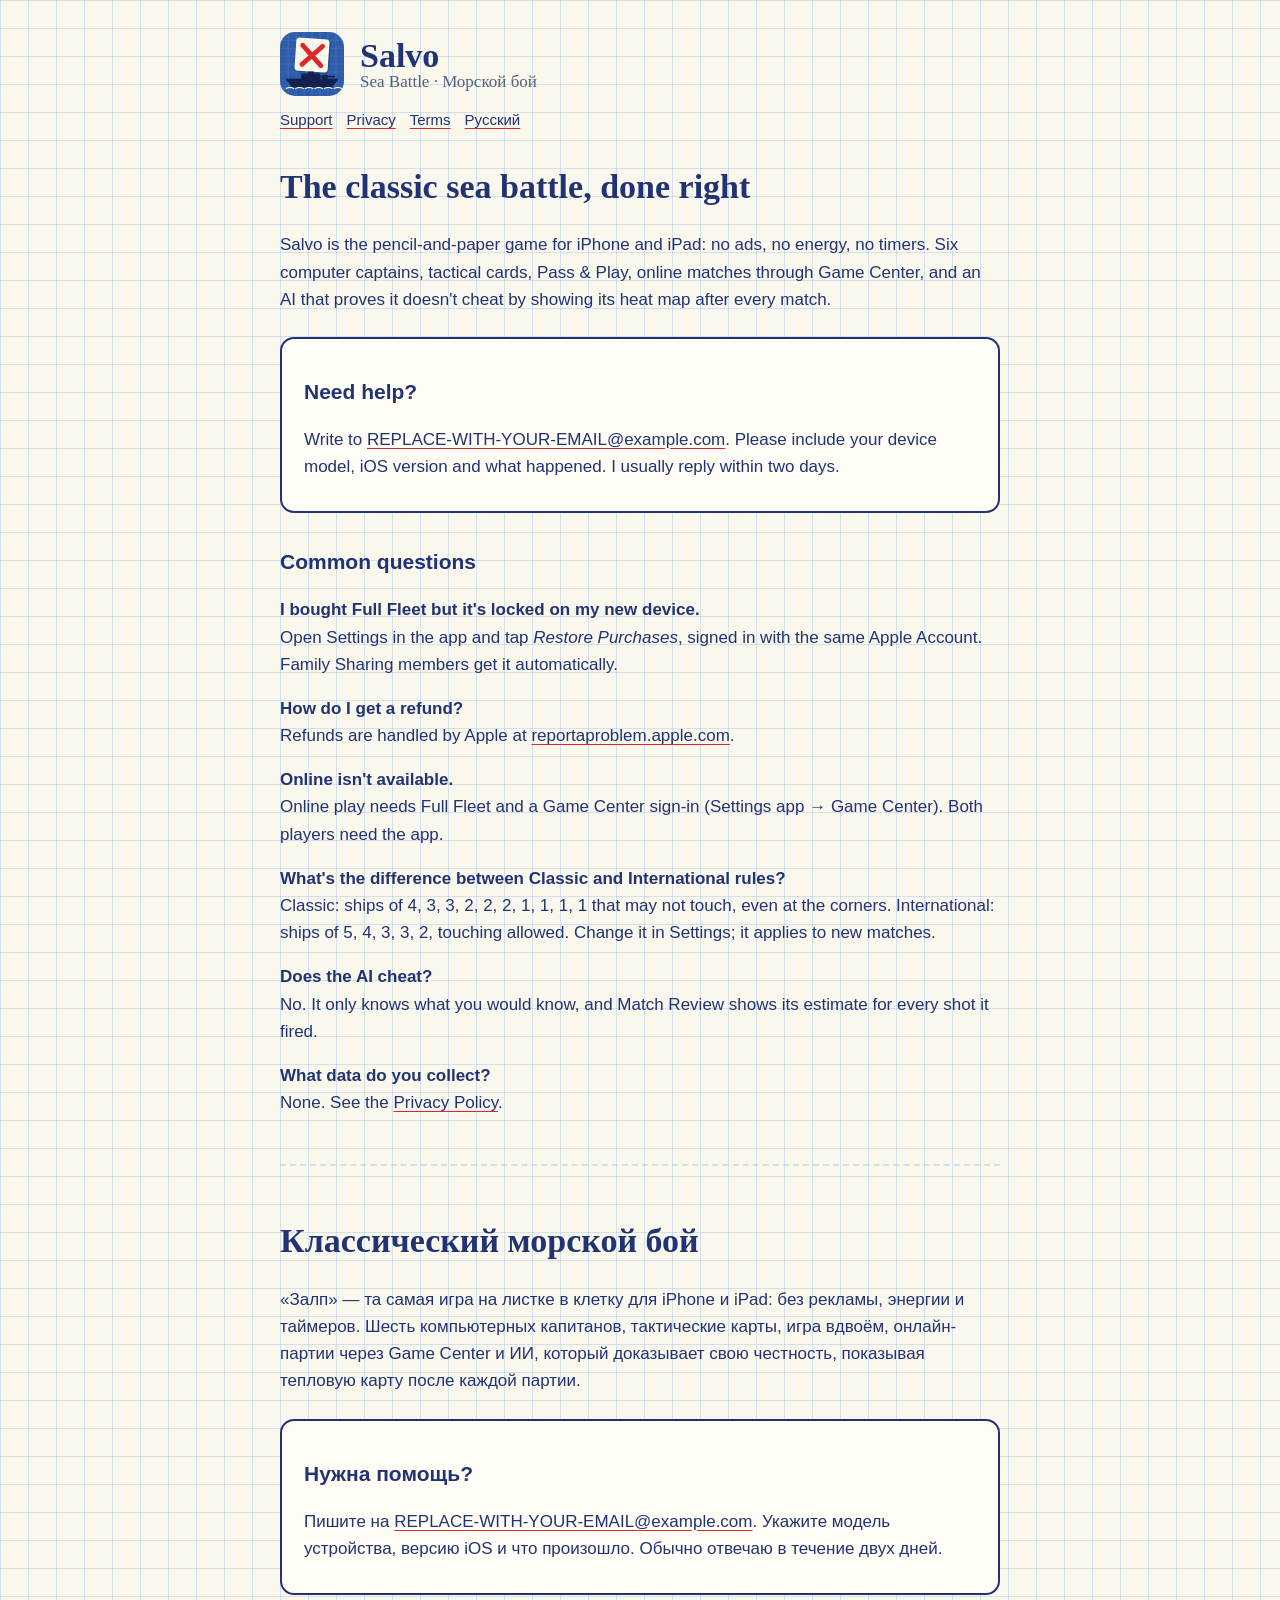
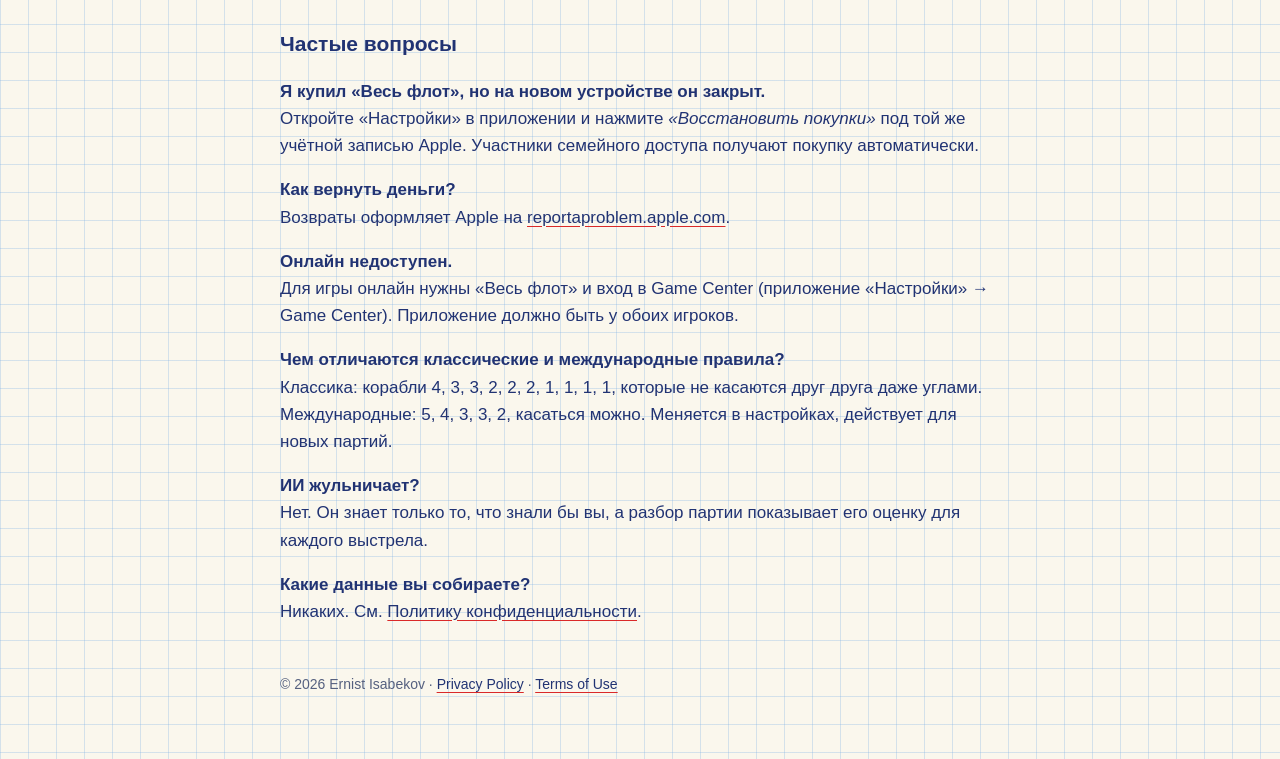
==== docs/index.html @ 783a21cd "Add files via upload" ====
<!doctype html>
<html lang="en">
<head>
<meta charset="utf-8">
<meta name="viewport" content="width=device-width, initial-scale=1">
<title>Salvo: Sea Battle · Support</title>
<meta name="description" content="The classic sea battle for iPhone and iPad. No ads, no energy, no timers. An AI that shows you how it thinks.">
<link rel="icon" href="icon.png">
<link rel="stylesheet" href="style.css">
</head>
<body>
<main>
<header>
  <img src="icon.png" alt="Salvo app icon">
  <span class="brand">Salvo<small>Sea Battle · Морской бой</small></span>
</header>
<nav><a href="index.html">Support</a><a href="privacy.html">Privacy</a><a href="terms.html">Terms</a><a href="#ru">Русский</a></nav>

<h1>The classic sea battle, done right</h1>
<p>Salvo is the pencil-and-paper game for iPhone and iPad: no ads, no energy, no timers. Six computer captains, tactical cards,
Pass &amp; Play, online matches through Game Center, and an AI that proves it doesn't cheat by showing its heat map after
every match.</p>

<div class="card">
<h2>Need help?</h2>
<p>Write to <a href="mailto:REPLACE-WITH-YOUR-EMAIL@example.com?subject=Salvo%20support">REPLACE-WITH-YOUR-EMAIL@example.com</a>.
Please include your device model, iOS version and what happened. I usually reply within two days.</p>
</div>

<h2>Common questions</h2>
<p><strong>I bought Full Fleet but it's locked on my new device.</strong><br>
Open Settings in the app and tap <em>Restore Purchases</em>, signed in with the same Apple Account. Family Sharing members get it
automatically.</p>
<p><strong>How do I get a refund?</strong><br>
Refunds are handled by Apple at <a href="https://reportaproblem.apple.com">reportaproblem.apple.com</a>.</p>
<p><strong>Online isn't available.</strong><br>
Online play needs Full Fleet and a Game Center sign-in (Settings app → Game Center). Both players need the app.</p>
<p><strong>What's the difference between Classic and International rules?</strong><br>
Classic: ships of 4, 3, 3, 2, 2, 2, 1, 1, 1, 1 that may not touch, even at the corners. International: ships of 5, 4, 3, 3, 2,
touching allowed. Change it in Settings; it applies to new matches.</p>
<p><strong>Does the AI cheat?</strong><br>
No. It only knows what you would know, and Match Review shows its estimate for every shot it fired.</p>
<p><strong>What data do you collect?</strong><br>
None. See the <a href="privacy.html">Privacy Policy</a>.</p>

<hr>

<section id="ru" lang="ru">
<h1>Классический морской бой</h1>
<p>«Залп» — та самая игра на листке в клетку для iPhone и iPad: без рекламы, энергии и таймеров. Шесть компьютерных капитанов,
тактические карты, игра вдвоём, онлайн-партии через Game Center и ИИ, который доказывает свою честность, показывая тепловую
карту после каждой партии.</p>

<div class="card">
<h2>Нужна помощь?</h2>
<p>Пишите на <a href="mailto:REPLACE-WITH-YOUR-EMAIL@example.com?subject=Salvo%20support">REPLACE-WITH-YOUR-EMAIL@example.com</a>.
Укажите модель устройства, версию iOS и что произошло. Обычно отвечаю в течение двух дней.</p>
</div>

<h2>Частые вопросы</h2>
<p><strong>Я купил «Весь флот», но на новом устройстве он закрыт.</strong><br>
Откройте «Настройки» в приложении и нажмите <em>«Восстановить покупки»</em> под той же учётной записью Apple. Участники семейного
доступа получают покупку автоматически.</p>
<p><strong>Как вернуть деньги?</strong><br>
Возвраты оформляет Apple на <a href="https://reportaproblem.apple.com">reportaproblem.apple.com</a>.</p>
<p><strong>Онлайн недоступен.</strong><br>
Для игры онлайн нужны «Весь флот» и вход в Game Center (приложение «Настройки» → Game Center). Приложение должно быть у обоих игроков.</p>
<p><strong>Чем отличаются классические и международные правила?</strong><br>
Классика: корабли 4, 3, 3, 2, 2, 2, 1, 1, 1, 1, которые не касаются друг друга даже углами. Международные: 5, 4, 3, 3, 2, касаться
можно. Меняется в настройках, действует для новых партий.</p>
<p><strong>ИИ жульничает?</strong><br>
Нет. Он знает только то, что знали бы вы, а разбор партии показывает его оценку для каждого выстрела.</p>
<p><strong>Какие данные вы собираете?</strong><br>
Никаких. См. <a href="privacy.html#ru">Политику конфиденциальности</a>.</p>
</section>

<footer>© 2026 Ernist Isabekov · <a href="privacy.html">Privacy Policy</a> · <a href="terms.html">Terms of Use</a></footer>
</main>
</body>
</html>
---- docs/style.css ----
:root {
  --paper: #faf7ed;
  --grid: rgba(140, 184, 230, 0.35);
  --ink: #213373;
  --muted: #55607f;
  --red: #da2929;
  --card: #fffdf6;
}
@media (prefers-color-scheme: dark) {
  :root { --paper: #0e1830; --grid: rgba(84, 128, 200, 0.18); --ink: #e8e4d6; --muted: #a9b2c8; --card: #14203d; }
}
* { box-sizing: border-box; }
body {
  margin: 0;
  color: var(--ink);
  background-color: var(--paper);
  background-image: linear-gradient(var(--grid) 1px, transparent 1px), linear-gradient(90deg, var(--grid) 1px, transparent 1px);
  background-size: 28px 28px;
  font: 17px/1.6 -apple-system, BlinkMacSystemFont, "Segoe UI", Roboto, sans-serif;
}
main { max-width: 760px; margin: 0 auto; padding: 32px 20px 64px; }
header { display: flex; align-items: center; gap: 16px; margin-bottom: 8px; }
header img { width: 64px; height: 64px; border-radius: 15px; }
header a { color: inherit; text-decoration: none; }
.brand { font-family: "Noteworthy", "Marker Felt", "Comic Neue", cursive; font-weight: 700; font-size: 34px; line-height: 1; }
.brand small { display: block; font-size: 17px; color: var(--muted); font-weight: 400; }
nav { margin: 12px 0 28px; font-size: 15px; }
nav a { margin-right: 14px; }
a { color: var(--ink); text-decoration-color: var(--red); text-underline-offset: 3px; }
h1 { font-family: "Noteworthy", "Marker Felt", cursive; font-size: 34px; margin: 8px 0 4px; }
h2 { font-size: 21px; margin-top: 32px; }
.updated { color: var(--muted); font-size: 15px; margin-top: 0; }
.card { background: var(--card); border: 2px solid var(--ink); border-radius: 14px; padding: 4px 22px 14px; margin: 24px 0; }
.lang { float: right; font-size: 15px; }
hr { border: 0; border-top: 2px dashed var(--grid); margin: 48px 0; }
footer { color: var(--muted); font-size: 14px; margin-top: 48px; }
li { margin: 4px 0; }
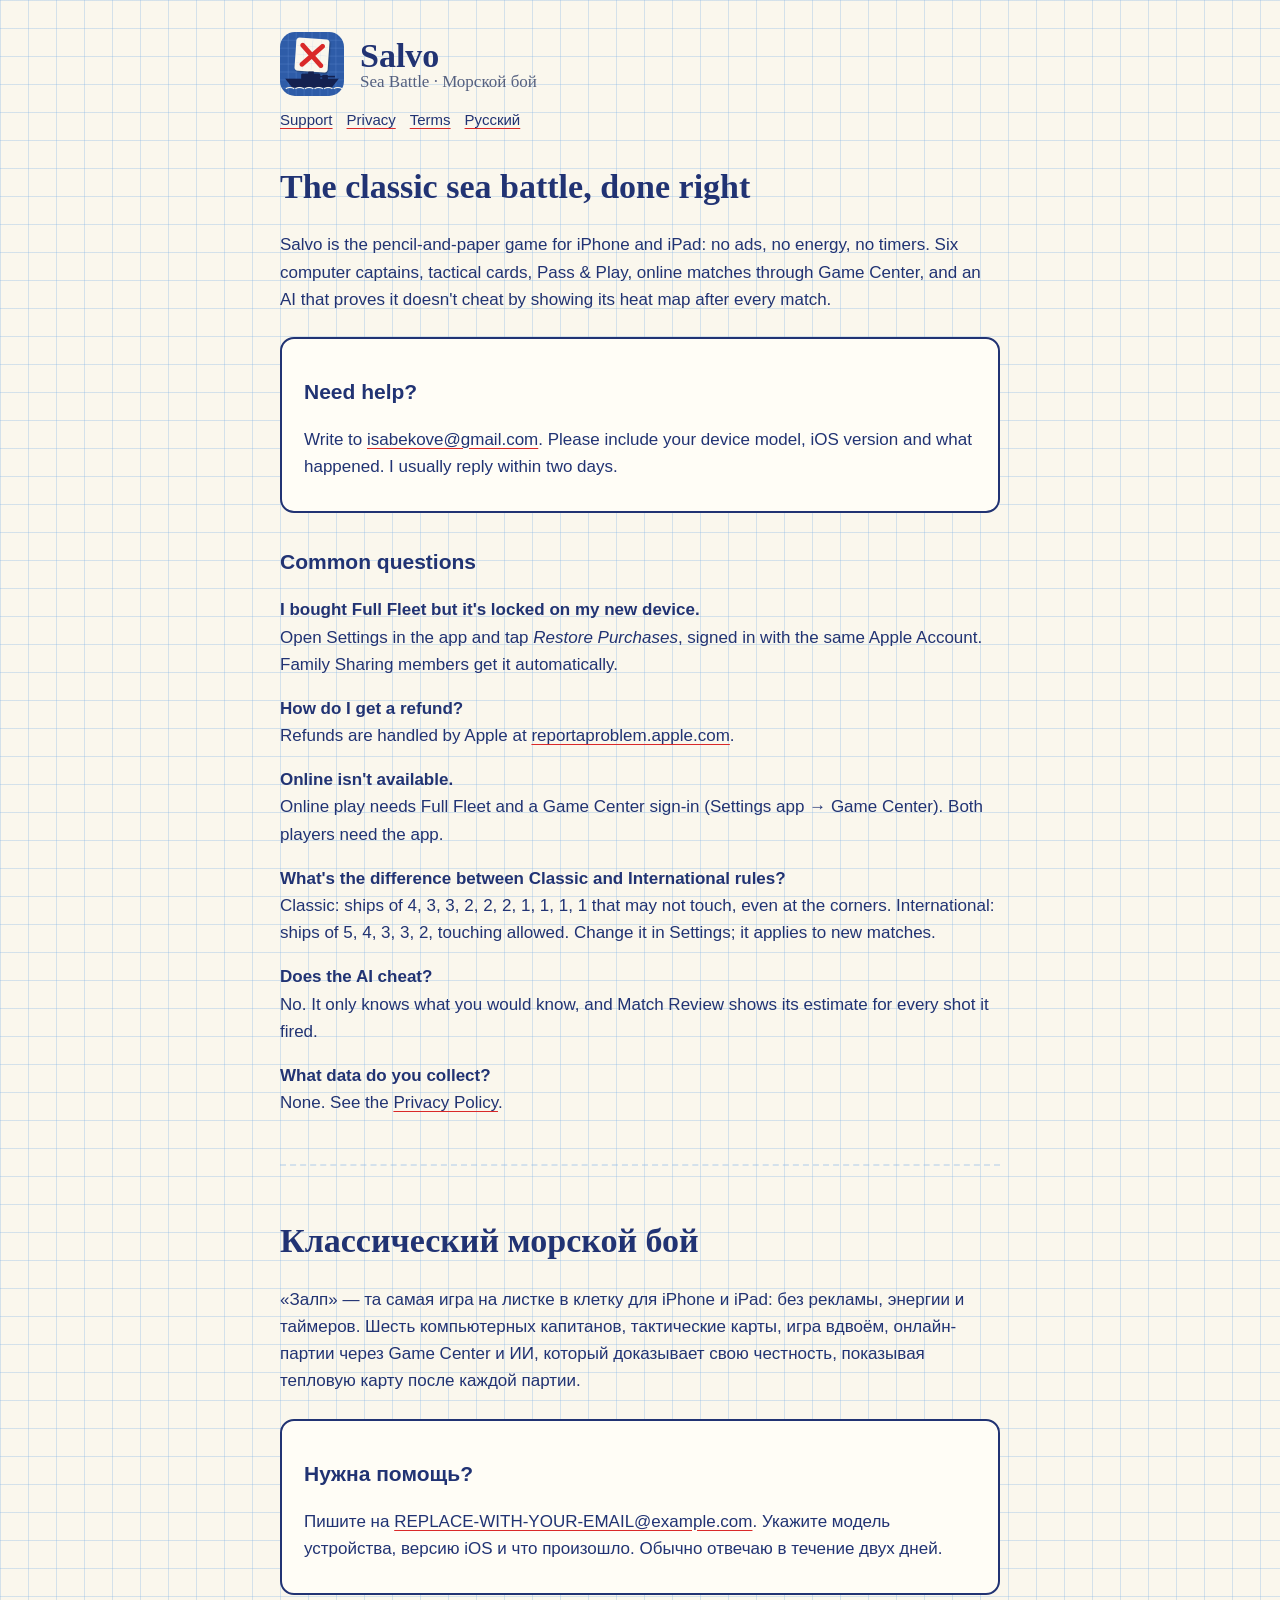
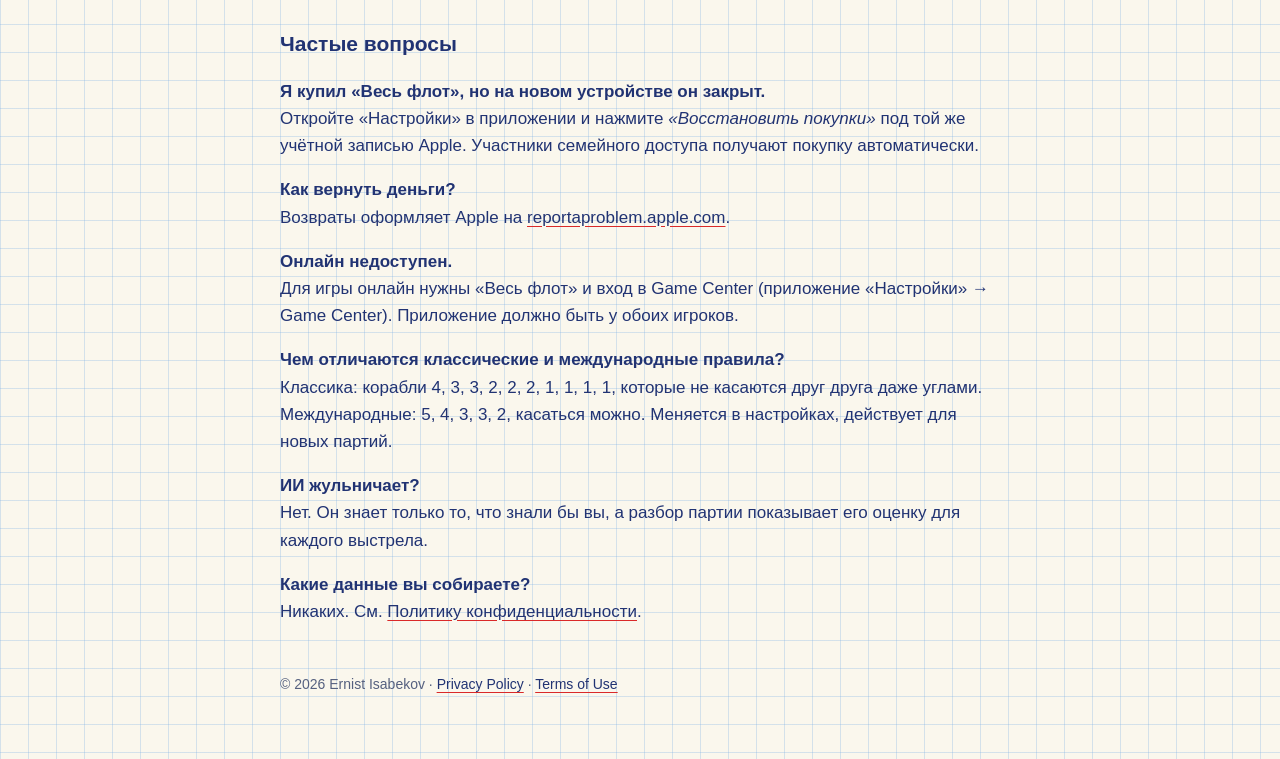
==== commit 1bfa419b: "Update index.html" ====
--- a/docs/index.html
+++ b/docs/index.html
@@ -23,7 +23,7 @@
 
 <div class="card">
 <h2>Need help?</h2>
-<p>Write to <a href="mailto:REPLACE-WITH-YOUR-EMAIL@example.com?subject=Salvo%20support">REPLACE-WITH-YOUR-EMAIL@example.com</a>.
+<p>Write to <a href="mailto:isabekove@gmail.com?subject=Salvo%20support">isabekove@gmail.com</a>.
 Please include your device model, iOS version and what happened. I usually reply within two days.</p>
 </div>
 
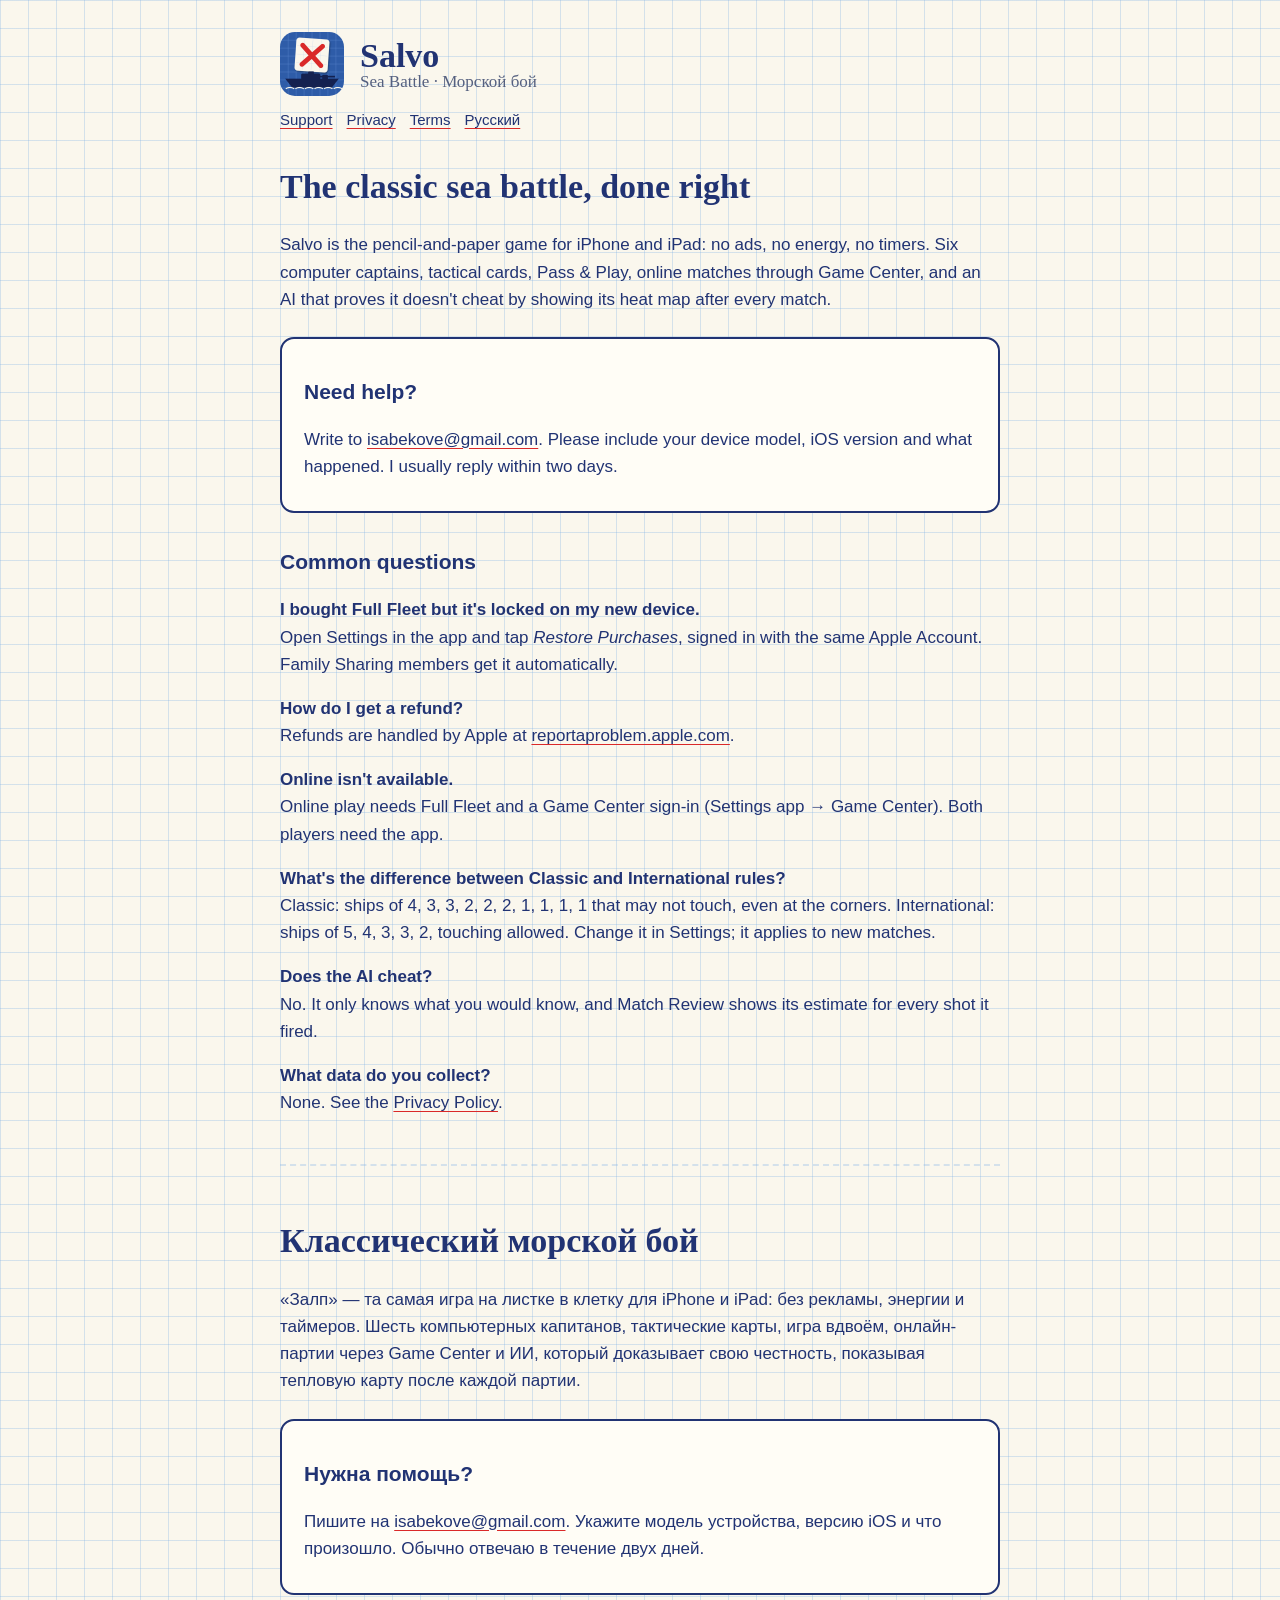
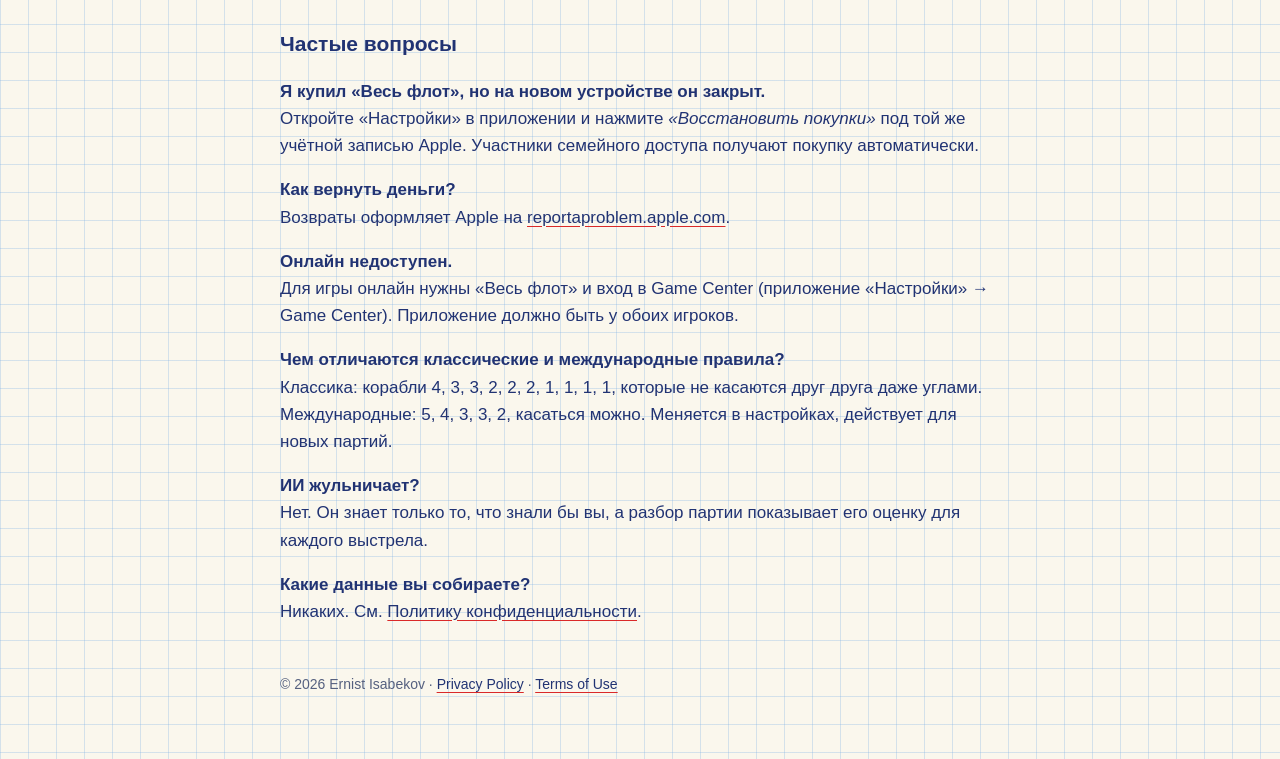
==== commit da1f6155: "Update index.html" ====
--- a/docs/index.html
+++ b/docs/index.html
@@ -53,7 +53,7 @@
 
 <div class="card">
 <h2>Нужна помощь?</h2>
-<p>Пишите на <a href="mailto:REPLACE-WITH-YOUR-EMAIL@example.com?subject=Salvo%20support">REPLACE-WITH-YOUR-EMAIL@example.com</a>.
+<p>Пишите на <a href="mailto:isabekove@gmail.com?subject=Salvo%20support">isabekove@gmail.com</a>.
 Укажите модель устройства, версию iOS и что произошло. Обычно отвечаю в течение двух дней.</p>
 </div>
 
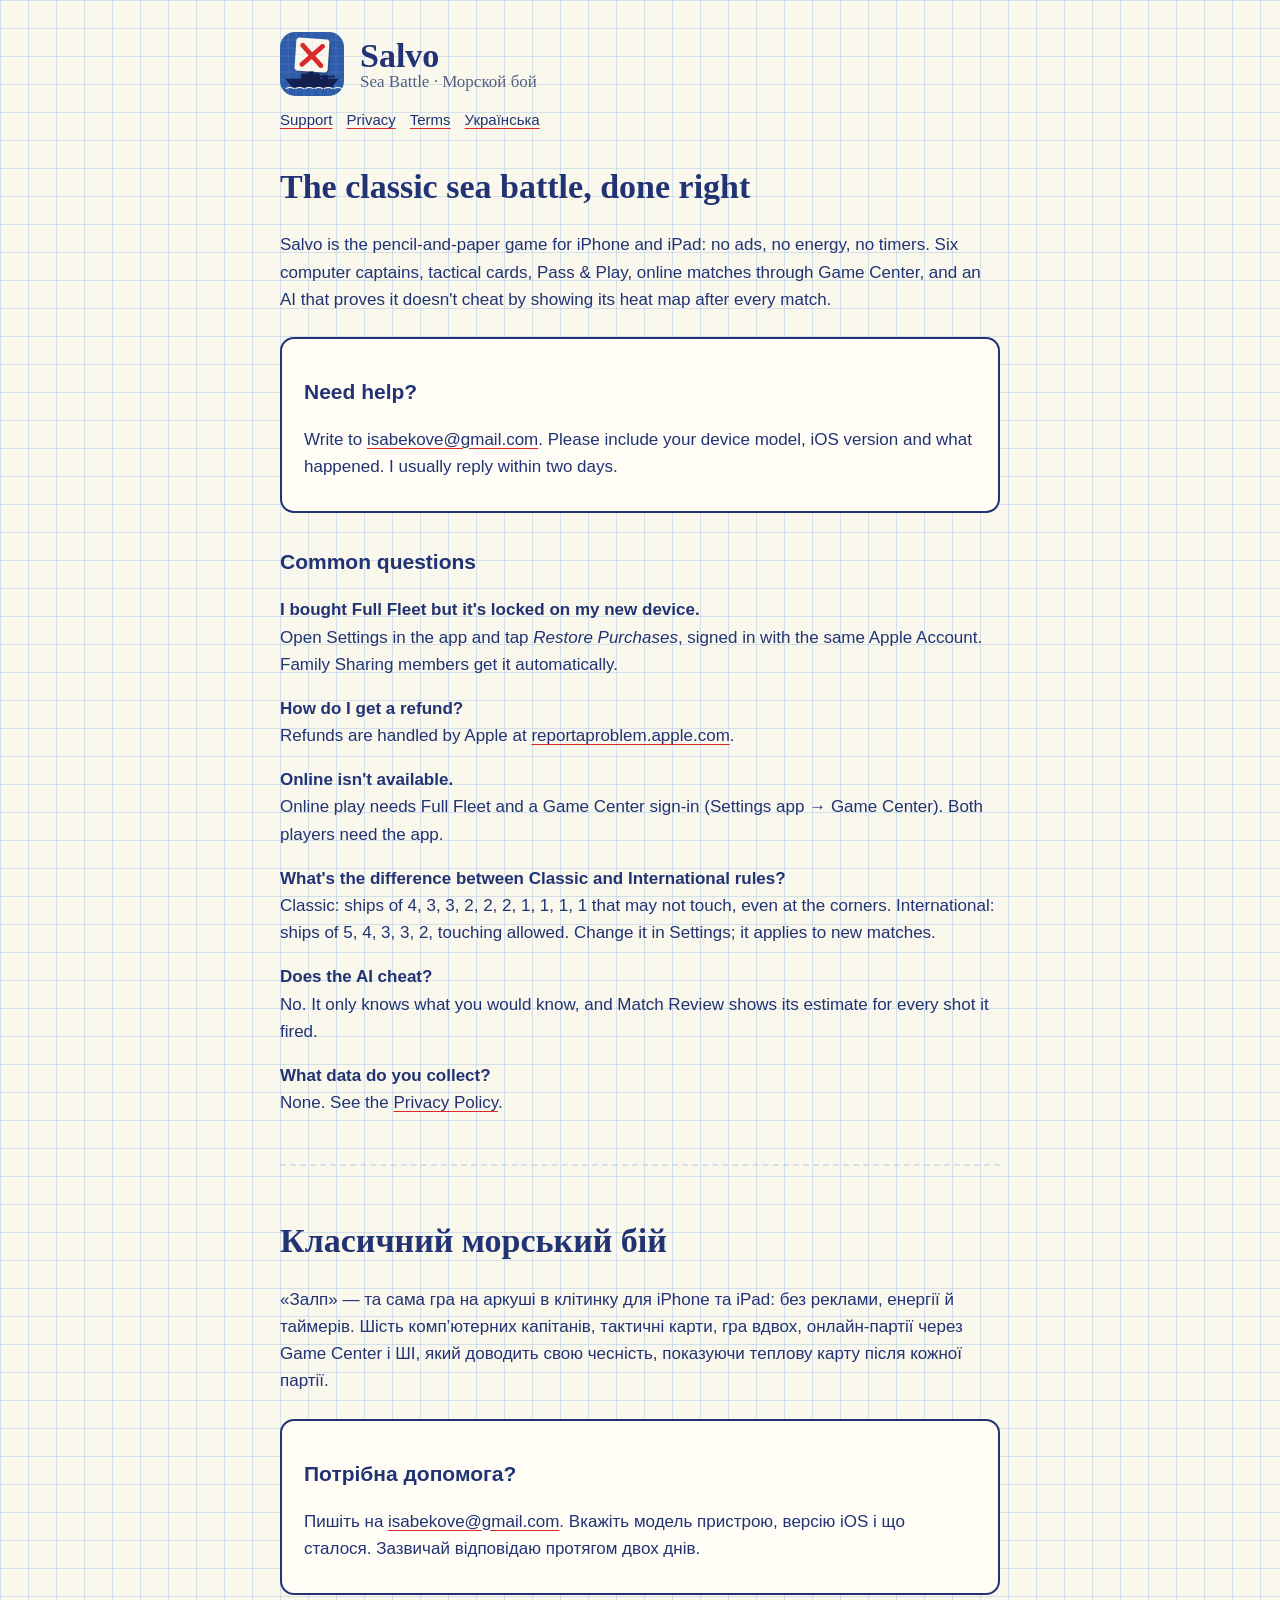
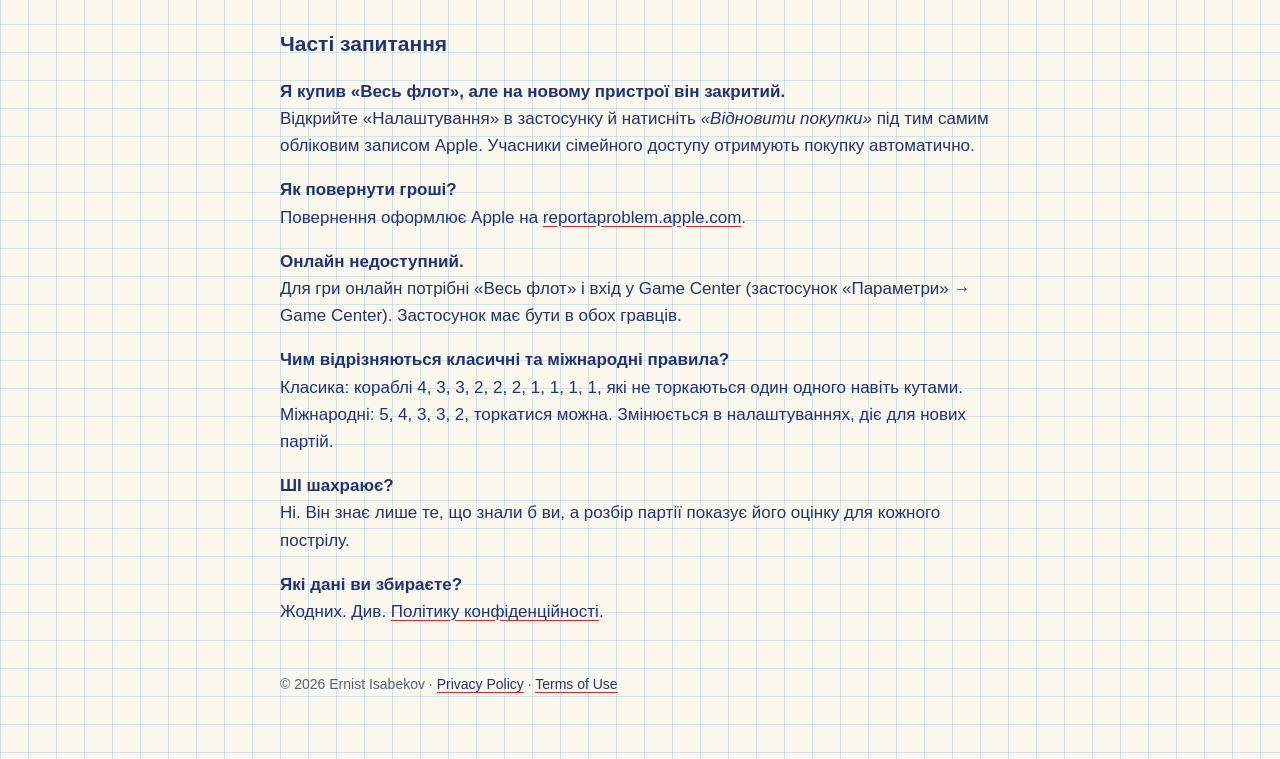
==== commit b08f3905: "Add files via upload" ====
--- a/docs/index.html
+++ b/docs/index.html
@@ -14,7 +14,7 @@
   <img src="icon.png" alt="Salvo app icon">
   <span class="brand">Salvo<small>Sea Battle · Морской бой</small></span>
 </header>
-<nav><a href="index.html">Support</a><a href="privacy.html">Privacy</a><a href="terms.html">Terms</a><a href="#ru">Русский</a></nav>
+<nav><a href="index.html">Support</a><a href="privacy.html">Privacy</a><a href="terms.html">Terms</a><a href="#uk">Українська</a></nav>
 
 <h1>The classic sea battle, done right</h1>
 <p>Salvo is the pencil-and-paper game for iPhone and iPad: no ads, no energy, no timers. Six computer captains, tactical cards,
@@ -45,33 +45,33 @@
 
 <hr>
 
-<section id="ru" lang="ru">
-<h1>Классический морской бой</h1>
-<p>«Залп» — та самая игра на листке в клетку для iPhone и iPad: без рекламы, энергии и таймеров. Шесть компьютерных капитанов,
-тактические карты, игра вдвоём, онлайн-партии через Game Center и ИИ, который доказывает свою честность, показывая тепловую
-карту после каждой партии.</p>
+<section id="uk" lang="uk">
+<h1>Класичний морський бій</h1>
+<p>«Залп» — та сама гра на аркуші в клітинку для iPhone та iPad: без реклами, енергії й таймерів. Шість комп’ютерних капітанів,
+тактичні карти, гра вдвох, онлайн-партії через Game Center і ШІ, який доводить свою чесність, показуючи теплову
+карту після кожної партії.</p>
 
 <div class="card">
-<h2>Нужна помощь?</h2>
-<p>Пишите на <a href="mailto:isabekove@gmail.com?subject=Salvo%20support">isabekove@gmail.com</a>.
-Укажите модель устройства, версию iOS и что произошло. Обычно отвечаю в течение двух дней.</p>
+<h2>Потрібна допомога?</h2>
+<p>Пишіть на <a href="mailto:isabekove@gmail.com?subject=Salvo%20support">isabekove@gmail.com</a>.
+Вкажіть модель пристрою, версію iOS і що сталося. Зазвичай відповідаю протягом двох днів.</p>
 </div>
 
-<h2>Частые вопросы</h2>
-<p><strong>Я купил «Весь флот», но на новом устройстве он закрыт.</strong><br>
-Откройте «Настройки» в приложении и нажмите <em>«Восстановить покупки»</em> под той же учётной записью Apple. Участники семейного
-доступа получают покупку автоматически.</p>
-<p><strong>Как вернуть деньги?</strong><br>
-Возвраты оформляет Apple на <a href="https://reportaproblem.apple.com">reportaproblem.apple.com</a>.</p>
-<p><strong>Онлайн недоступен.</strong><br>
-Для игры онлайн нужны «Весь флот» и вход в Game Center (приложение «Настройки» → Game Center). Приложение должно быть у обоих игроков.</p>
-<p><strong>Чем отличаются классические и международные правила?</strong><br>
-Классика: корабли 4, 3, 3, 2, 2, 2, 1, 1, 1, 1, которые не касаются друг друга даже углами. Международные: 5, 4, 3, 3, 2, касаться
-можно. Меняется в настройках, действует для новых партий.</p>
-<p><strong>ИИ жульничает?</strong><br>
-Нет. Он знает только то, что знали бы вы, а разбор партии показывает его оценку для каждого выстрела.</p>
-<p><strong>Какие данные вы собираете?</strong><br>
-Никаких. См. <a href="privacy.html#ru">Политику конфиденциальности</a>.</p>
+<h2>Часті запитання</h2>
+<p><strong>Я купив «Весь флот», але на новому пристрої він закритий.</strong><br>
+Відкрийте «Налаштування» в застосунку й натисніть <em>«Відновити покупки»</em> під тим самим обліковим записом Apple. Учасники
+сімейного доступу отримують покупку автоматично.</p>
+<p><strong>Як повернути гроші?</strong><br>
+Повернення оформлює Apple на <a href="https://reportaproblem.apple.com">reportaproblem.apple.com</a>.</p>
+<p><strong>Онлайн недоступний.</strong><br>
+Для гри онлайн потрібні «Весь флот» і вхід у Game Center (застосунок «Параметри» → Game Center). Застосунок має бути в обох гравців.</p>
+<p><strong>Чим відрізняються класичні та міжнародні правила?</strong><br>
+Класика: кораблі 4, 3, 3, 2, 2, 2, 1, 1, 1, 1, які не торкаються один одного навіть кутами. Міжнародні: 5, 4, 3, 3, 2, торкатися
+можна. Змінюється в налаштуваннях, діє для нових партій.</p>
+<p><strong>ШІ шахраює?</strong><br>
+Ні. Він знає лише те, що знали б ви, а розбір партії показує його оцінку для кожного пострілу.</p>
+<p><strong>Які дані ви збираєте?</strong><br>
+Жодних. Див. <a href="privacy.html#uk">Політику конфіденційності</a>.</p>
 </section>
 
 <footer>© 2026 Ernist Isabekov · <a href="privacy.html">Privacy Policy</a> · <a href="terms.html">Terms of Use</a></footer>
